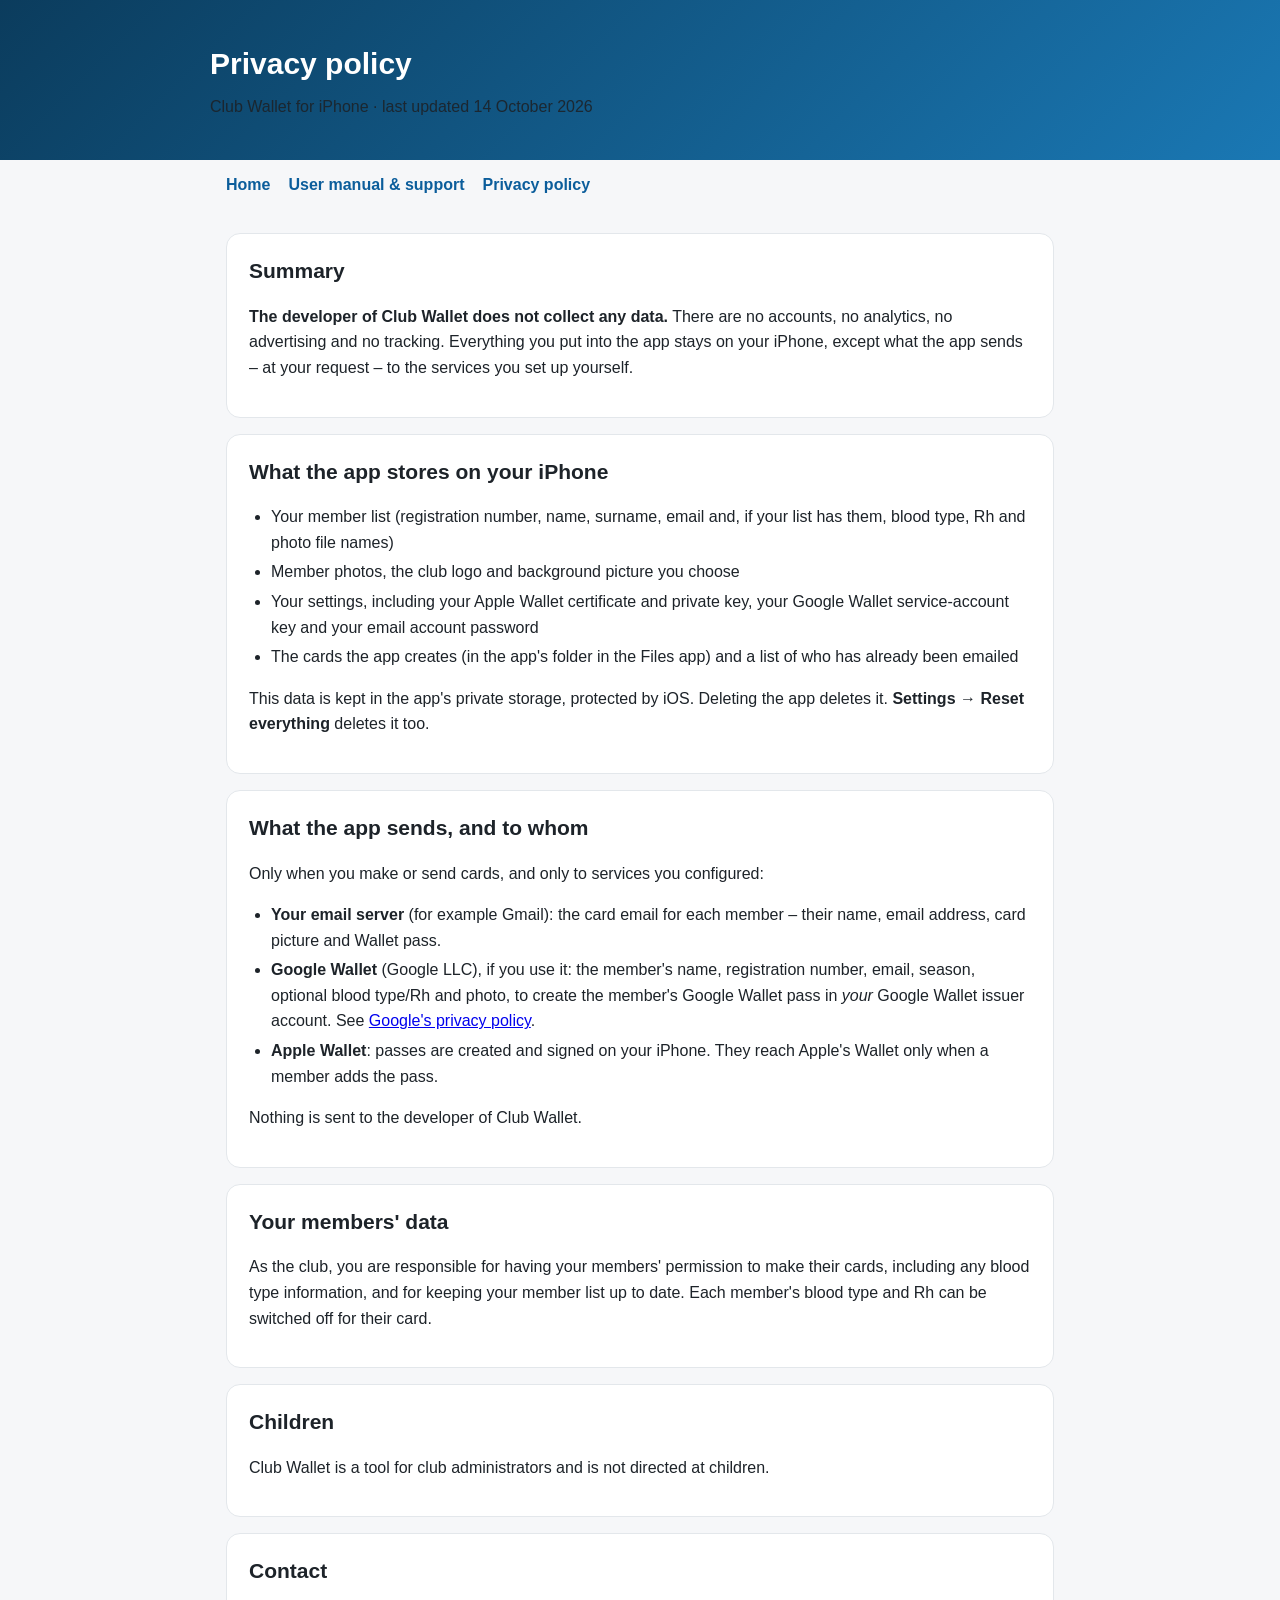
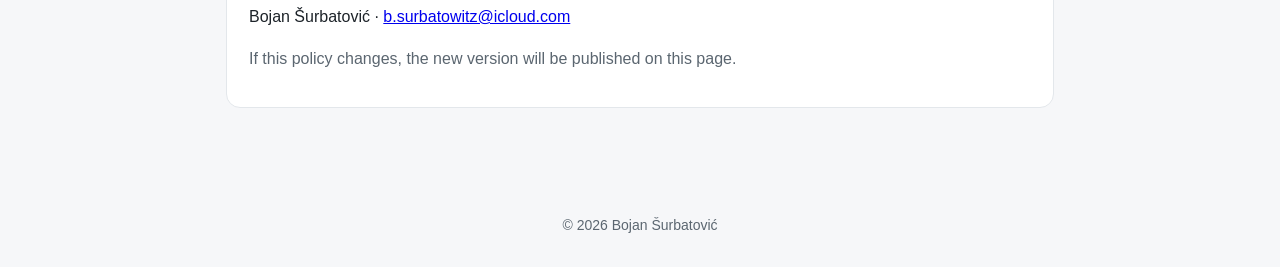
==== docs/privacy.html @ c4834851 "WIP store prep: texts, screenshots, manual, privacy policy, selection bar fix (not on main) Co-Autho" ====
<!doctype html><html lang="en"><head><meta charset="utf-8"><meta name="viewport" content="width=device-width,initial-scale=1">
<title>Club Wallet – Privacy policy</title><link rel="stylesheet" href="style.css"></head><body>
<header><div class="wrap"><h1>Privacy policy</h1><p>Club Wallet for iPhone · last updated 14 October 2026</p></div></header>
<nav><a href="index.html">Home</a><a href="support.html">User manual &amp; support</a><a href="privacy.html">Privacy policy</a></nav>
<main>
<section><h2>Summary</h2><p><b>The developer of Club Wallet does not collect any data.</b> There are no accounts, no analytics, no advertising and no tracking. Everything you put into the app stays on your iPhone, except what the app sends – at your request – to the services you set up yourself.</p></section>
<section><h2>What the app stores on your iPhone</h2>
<ul><li>Your member list (registration number, name, surname, email and, if your list has them, blood type, Rh and photo file names)</li>
<li>Member photos, the club logo and background picture you choose</li>
<li>Your settings, including your Apple Wallet certificate and private key, your Google Wallet service-account key and your email account password</li>
<li>The cards the app creates (in the app's folder in the Files app) and a list of who has already been emailed</li></ul>
<p>This data is kept in the app's private storage, protected by iOS. Deleting the app deletes it. <b>Settings → Reset everything</b> deletes it too.</p></section>
<section><h2>What the app sends, and to whom</h2>
<p>Only when you make or send cards, and only to services you configured:</p>
<ul><li><b>Your email server</b> (for example Gmail): the card email for each member – their name, email address, card picture and Wallet pass.</li>
<li><b>Google Wallet</b> (Google LLC), if you use it: the member's name, registration number, email, season, optional blood type/Rh and photo, to create the member's Google Wallet pass in <i>your</i> Google Wallet issuer account. See <a href="https://policies.google.com/privacy">Google's privacy policy</a>.</li>
<li><b>Apple Wallet</b>: passes are created and signed on your iPhone. They reach Apple's Wallet only when a member adds the pass.</li></ul>
<p>Nothing is sent to the developer of Club Wallet.</p></section>
<section><h2>Your members' data</h2><p>As the club, you are responsible for having your members' permission to make their cards, including any blood type information, and for keeping your member list up to date. Each member's blood type and Rh can be switched off for their card.</p></section>
<section><h2>Children</h2><p>Club Wallet is a tool for club administrators and is not directed at children.</p></section>
<section><h2>Contact</h2><p>Bojan Šurbatović · <a href="mailto:b.surbatowitz@icloud.com">b.surbatowitz@icloud.com</a></p><p class="muted">If this policy changes, the new version will be published on this page.</p></section>
</main><footer>© 2026 Bojan Šurbatović</footer></body></html>
---- docs/style.css ----
:root{--bg:#f6f7f9;--card:#fff;--text:#1d2329;--muted:#5b6670;--accent:#0b5d9b;--line:#e3e7eb}
@media (prefers-color-scheme:dark){:root{--bg:#111417;--card:#1a1f24;--text:#e8ecef;--muted:#9aa6b0;--accent:#6cb6f0;--line:#2a3138}}
*{box-sizing:border-box}body{margin:0;background:var(--bg);color:var(--text);font:16px/1.6 -apple-system,BlinkMacSystemFont,"Segoe UI",Inter,Roboto,sans-serif}
header{background:linear-gradient(135deg,#0b3c5d,#1a78b4);color:#fff;padding:40px 16px}
header .wrap{max-width:860px;margin:auto}header h1{margin:0 0 6px;font-size:30px}header p{margin:0;opacity:.9}
nav{max-width:860px;margin:0 auto;padding:12px 16px;display:flex;gap:18px;flex-wrap:wrap}nav a{color:var(--accent);text-decoration:none;font-weight:600}
main{max-width:860px;margin:0 auto;padding:8px 16px 60px}
section{background:var(--card);border:1px solid var(--line);border-radius:14px;padding:20px 22px;margin:16px 0}
h2{margin:0 0 10px;font-size:21px}h3{margin:18px 0 6px;font-size:17px}p,li{color:var(--text)}.muted{color:var(--muted)}
code{background:rgba(127,127,127,.15);padding:1px 5px;border-radius:5px;font-size:.92em}
ol,ul{padding-left:22px}li{margin:4px 0}
.shots{display:flex;gap:12px;overflow-x:auto;padding:4px 0}.shots img{height:420px;border-radius:18px;border:1px solid var(--line)}
.note{border-left:4px solid var(--accent);padding:8px 12px;background:rgba(11,93,155,.08);border-radius:6px}
footer{text-align:center;color:var(--muted);font-size:14px;padding:30px 16px}
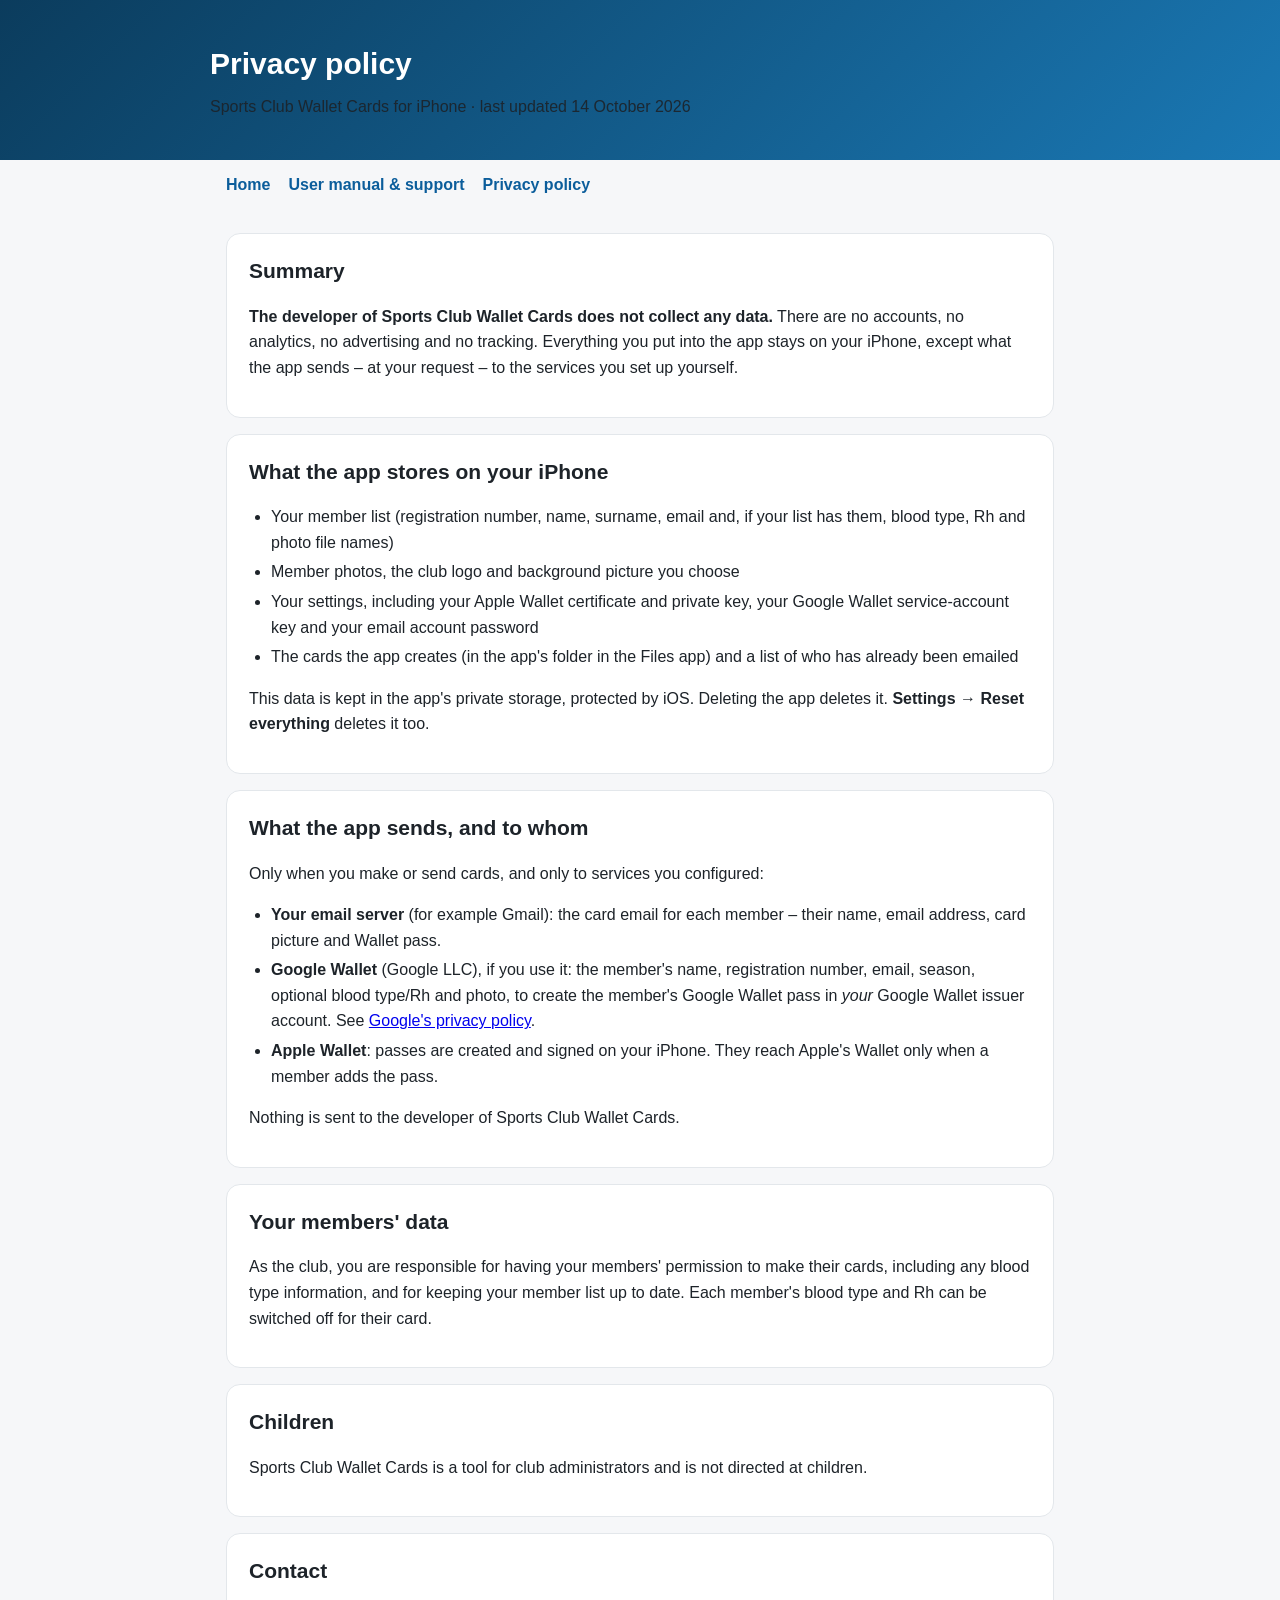
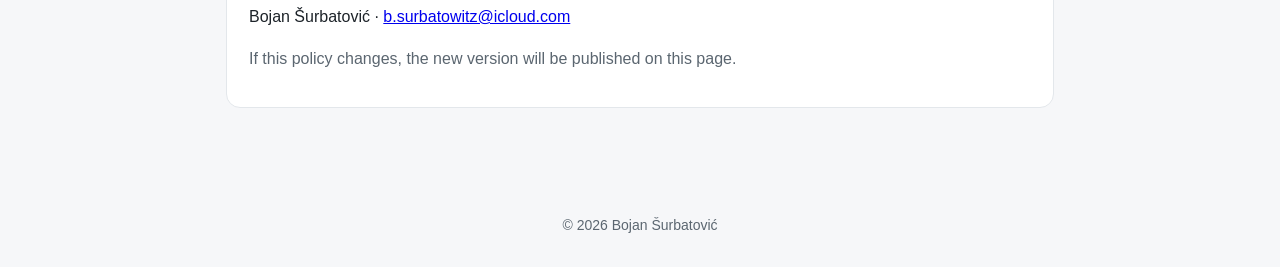
==== commit 463c6835: "Generic app for the App Store: no club names, blank defaults, sample club with example names; store " ====
--- a/docs/privacy.html
+++ b/docs/privacy.html
@@ -1,9 +1,9 @@
 <!doctype html><html lang="en"><head><meta charset="utf-8"><meta name="viewport" content="width=device-width,initial-scale=1">
-<title>Club Wallet – Privacy policy</title><link rel="stylesheet" href="style.css"></head><body>
-<header><div class="wrap"><h1>Privacy policy</h1><p>Club Wallet for iPhone · last updated 14 October 2026</p></div></header>
+<title>Sports Club Wallet Cards – Privacy policy</title><link rel="stylesheet" href="style.css"></head><body>
+<header><div class="wrap"><h1>Privacy policy</h1><p>Sports Club Wallet Cards for iPhone · last updated 14 October 2026</p></div></header>
 <nav><a href="index.html">Home</a><a href="support.html">User manual &amp; support</a><a href="privacy.html">Privacy policy</a></nav>
 <main>
-<section><h2>Summary</h2><p><b>The developer of Club Wallet does not collect any data.</b> There are no accounts, no analytics, no advertising and no tracking. Everything you put into the app stays on your iPhone, except what the app sends – at your request – to the services you set up yourself.</p></section>
+<section><h2>Summary</h2><p><b>The developer of Sports Club Wallet Cards does not collect any data.</b> There are no accounts, no analytics, no advertising and no tracking. Everything you put into the app stays on your iPhone, except what the app sends – at your request – to the services you set up yourself.</p></section>
 <section><h2>What the app stores on your iPhone</h2>
 <ul><li>Your member list (registration number, name, surname, email and, if your list has them, blood type, Rh and photo file names)</li>
 <li>Member photos, the club logo and background picture you choose</li>
@@ -15,8 +15,8 @@
 <ul><li><b>Your email server</b> (for example Gmail): the card email for each member – their name, email address, card picture and Wallet pass.</li>
 <li><b>Google Wallet</b> (Google LLC), if you use it: the member's name, registration number, email, season, optional blood type/Rh and photo, to create the member's Google Wallet pass in <i>your</i> Google Wallet issuer account. See <a href="https://policies.google.com/privacy">Google's privacy policy</a>.</li>
 <li><b>Apple Wallet</b>: passes are created and signed on your iPhone. They reach Apple's Wallet only when a member adds the pass.</li></ul>
-<p>Nothing is sent to the developer of Club Wallet.</p></section>
+<p>Nothing is sent to the developer of Sports Club Wallet Cards.</p></section>
 <section><h2>Your members' data</h2><p>As the club, you are responsible for having your members' permission to make their cards, including any blood type information, and for keeping your member list up to date. Each member's blood type and Rh can be switched off for their card.</p></section>
-<section><h2>Children</h2><p>Club Wallet is a tool for club administrators and is not directed at children.</p></section>
+<section><h2>Children</h2><p>Sports Club Wallet Cards is a tool for club administrators and is not directed at children.</p></section>
 <section><h2>Contact</h2><p>Bojan Šurbatović · <a href="mailto:b.surbatowitz@icloud.com">b.surbatowitz@icloud.com</a></p><p class="muted">If this policy changes, the new version will be published on this page.</p></section>
 </main><footer>© 2026 Bojan Šurbatović</footer></body></html>
